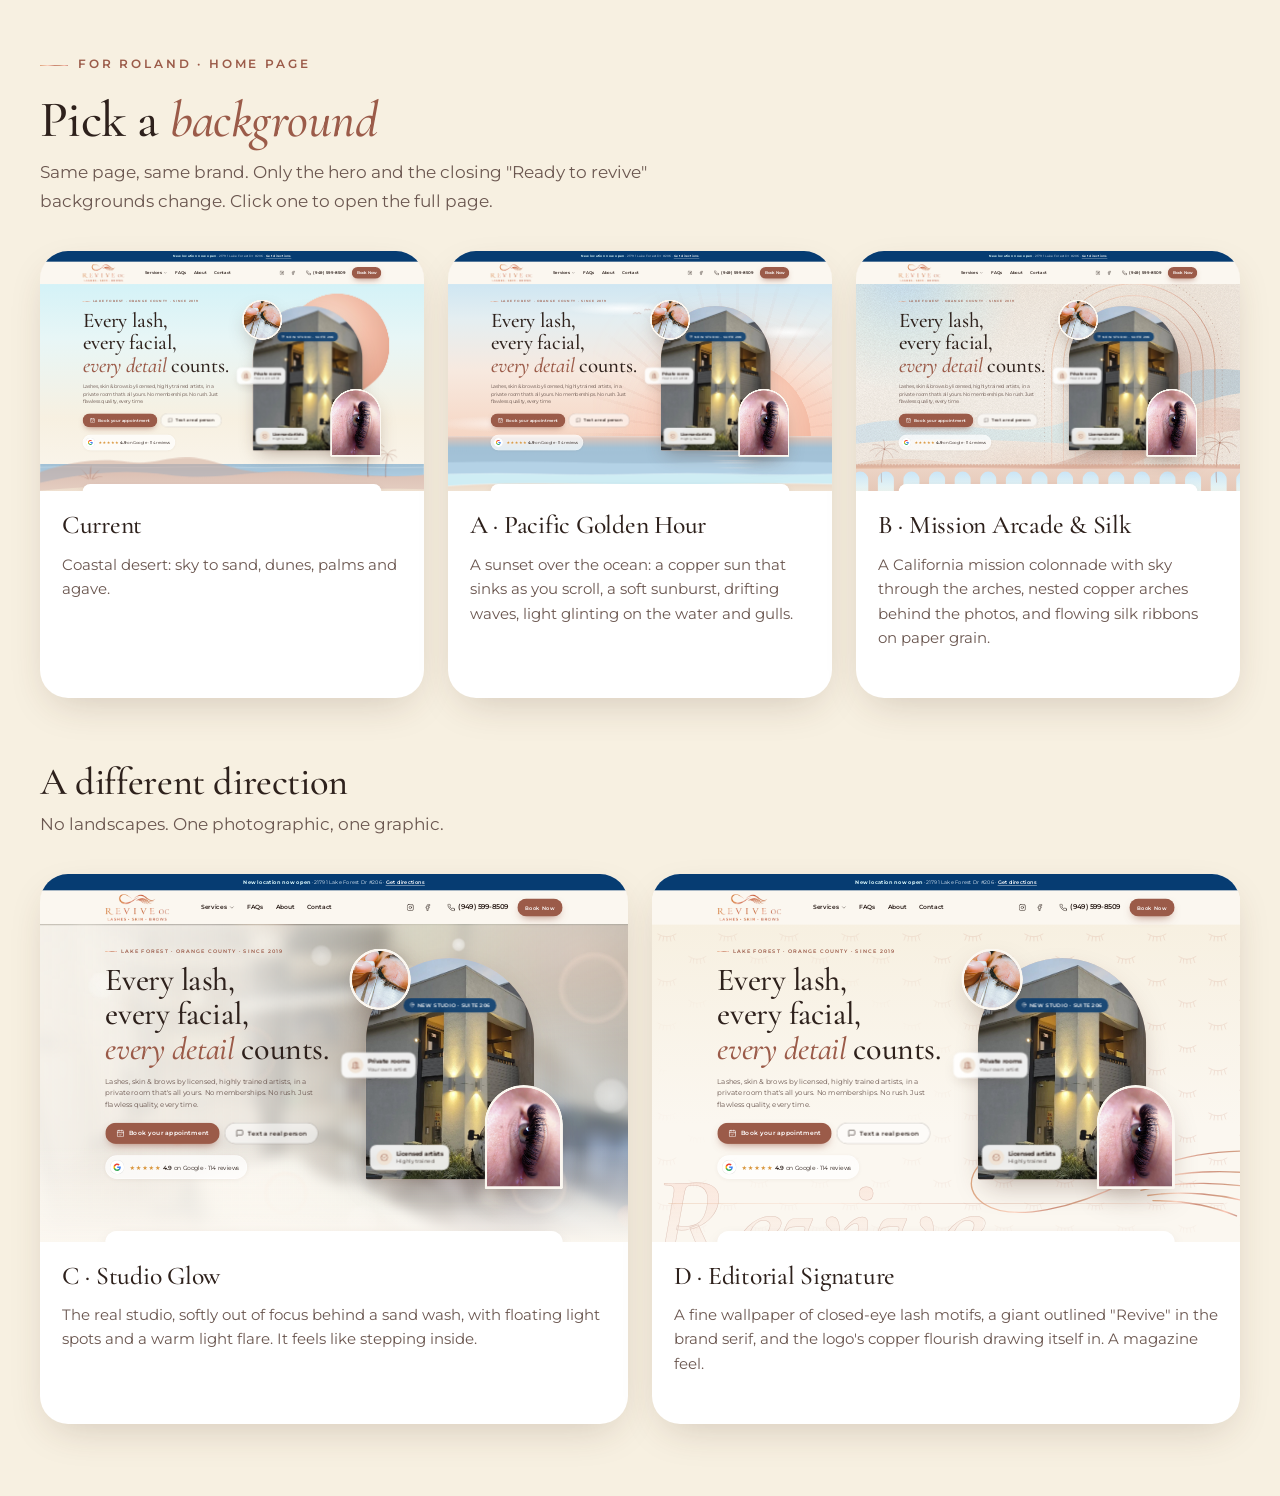
==== index.html @ ecc5c09b "Add home page background options for review Comparison page plus the current home page and four back" ====
<!doctype html>
<html lang="en">
<head>
<meta charset="utf-8">
<meta name="viewport" content="width=device-width, initial-scale=1">
<meta name="robots" content="noindex">
<title>Home Background Options</title>
<link rel="icon" href="assets/favicon.png">
<link rel="preconnect" href="https://fonts.googleapis.com">
<link rel="preconnect" href="https://fonts.gstatic.com" crossorigin>
<link href="https://fonts.googleapis.com/css2?family=Cormorant+Garamond:ital,wght@0,400;0,500;0,600;1,400;1,500&family=Montserrat:wght@400;500;600&display=swap" rel="stylesheet">
<link rel="stylesheet" href="assets/css/site.css">
<style>
  body{background:var(--sand-3)}
  .opts{padding:48px 0 72px}
  .opts h1{font-size:clamp(2.2rem,4vw,3.2rem);margin-bottom:10px}
  .grid{display:grid;grid-template-columns:repeat(3,1fr);gap:24px;margin-top:36px}
  .opt{background:#fff;border-radius:var(--r-lg);box-shadow:var(--shadow-md);overflow:hidden;text-decoration:none;display:flex;flex-direction:column;transition:transform var(--dur) var(--ease)}
  .opt:hover{transform:translateY(-4px)}
  .shot{position:relative;aspect-ratio:16/10;overflow:hidden;background:var(--sand)}
  .shot iframe{position:absolute;top:0;left:0;width:1440px;height:900px;border:0;transform-origin:0 0;pointer-events:none}
  .meta{padding:20px 22px 24px}
  .meta h2{font-size:1.6rem;margin-bottom:6px}
  .meta p{color:var(--muted);font-size:.92rem;margin:0}
  .grid-2{grid-template-columns:repeat(2,1fr)}
  .group{font-size:clamp(1.8rem,3vw,2.4rem);margin:64px 0 6px}
  @media (max-width:900px){.grid,.grid-2{grid-template-columns:1fr}}
</style>
</head>
<body>
<main class="opts wrap">
  <span class="eyebrow">For Roland · Home page</span>
  <h1>Pick a <em>background</em></h1>
  <p class="lede">Same page, same brand. Only the hero and the closing "Ready to revive" backgrounds change. Click one to open the full page.</p>
  <div class="grid">
    <a class="opt" href="current.html"><div class="shot"><iframe src="current.html" tabindex="-1" title="Current background preview"></iframe></div>
      <div class="meta"><h2>Current</h2><p>Coastal desert: sky to sand, dunes, palms and agave.</p></div></a>
    <a class="opt" href="option-a.html"><div class="shot"><iframe src="option-a.html" tabindex="-1" title="Option A preview"></iframe></div>
      <div class="meta"><h2>A · Pacific Golden Hour</h2><p>A sunset over the ocean: a copper sun that sinks as you scroll, a soft sunburst, drifting waves, light glinting on the water and gulls.</p></div></a>
    <a class="opt" href="option-b.html"><div class="shot"><iframe src="option-b.html" tabindex="-1" title="Option B preview"></iframe></div>
      <div class="meta"><h2>B · Mission Arcade &amp; Silk</h2><p>A California mission colonnade with sky through the arches, nested copper arches behind the photos, and flowing silk ribbons on paper grain.</p></div></a>
  </div>
  <h2 class="group">A different direction</h2>
  <p class="lede">No landscapes. One photographic, one graphic.</p>
  <div class="grid grid-2">
    <a class="opt" href="option-c.html"><div class="shot"><iframe src="option-c.html" tabindex="-1" title="Option C preview"></iframe></div>
      <div class="meta"><h2>C · Studio Glow</h2><p>The real studio, softly out of focus behind a sand wash, with floating light spots and a warm light flare. It feels like stepping inside.</p></div></a>
    <a class="opt" href="option-d.html"><div class="shot"><iframe src="option-d.html" tabindex="-1" title="Option D preview"></iframe></div>
      <div class="meta"><h2>D · Editorial Signature</h2><p>A fine wallpaper of closed-eye lash motifs, a giant outlined "Revive" in the brand serif, and the logo's copper flourish drawing itself in. A magazine feel.</p></div></a>
  </div>
</main>
<script>
  const fit=()=>document.querySelectorAll('.shot').forEach(s=>{const f=s.querySelector('iframe');f.style.transform=`scale(${s.clientWidth/1440})`});
  addEventListener('resize',fit);fit();
  // Thumbnails: show the hero content right away instead of waiting for its fade-in
  const reveal=f=>{try{const d=f.contentDocument;if(!d||!d.head||d.getElementById('thumb-css'))return;
    const s=d.createElement('style');s.id='thumb-css';s.textContent='.rl,.rv{opacity:1!important;transform:none!important;animation:none!important;transition:none!important}';d.head.appendChild(s)}catch(e){}};
  document.querySelectorAll('.shot iframe').forEach(f=>{f.addEventListener('load',()=>reveal(f));reveal(f)});
</script>
</body>
</html>
---- assets/css/site.css ----
:root{
  /* Brand palette (Revive OC presentation) */
  --copper:#c98673; --copper-deep:#9b5b49; --copper-darker:#8c4f3e;
  --blush:#dcc0b4; --sand:#f0e3d5; --sand-2:#ebe4d6; --sand-3:#f7f0e1; --paper:#fbf7f0;
  --sky:#d4f2f7; --sky-2:#c4e2f7; --sea:#a2c1d6; --navy:#063c72; --navy-deep:#042a52;
  --ink:#2e211c; --muted:#6b5750; --line:rgba(46,33,28,.12); --white:#fff;
  --metal:linear-gradient(120deg,#dba17a 0%,#fdd3c0 28%,#ca8772 52%,#cf987b 70%,#fac2b0 86%,#c89181 100%);
  --serif:"Cormorant Garamond",Georgia,serif; --sans:"Montserrat",system-ui,sans-serif;
  --r-sm:10px; --r-md:18px; --r-lg:28px; --arch:999px 999px 24px 24px;
  --shadow-sm:0 2px 10px rgba(78,45,32,.06); --shadow-md:0 14px 40px -12px rgba(78,45,32,.22); --shadow-lg:0 30px 70px -20px rgba(78,45,32,.35);
  --ease:cubic-bezier(.22,.8,.24,1); --dur:.35s;
  --wrap:1200px; --gutter:clamp(16px,4vw,40px);
}
*,*::before,*::after{box-sizing:border-box}
html{scroll-behavior:smooth;scroll-padding-top:96px;-webkit-text-size-adjust:100%}
body{margin:0;background:var(--paper);color:var(--ink);font-family:var(--sans);font-size:16px;line-height:1.65;overflow-x:hidden}
img{max-width:100%;display:block}
a{color:inherit}
button{font:inherit;color:inherit;cursor:pointer}
:focus-visible{outline:3px solid var(--navy);outline-offset:3px;border-radius:6px}
.wrap{max-width:var(--wrap);margin:0 auto;padding:0 var(--gutter)}
.sr-only{position:absolute;width:1px;height:1px;padding:0;margin:-1px;overflow:hidden;clip:rect(0,0,0,0);border:0}
.skip{position:absolute;left:12px;top:-60px;background:var(--navy);color:#fff;padding:10px 16px;border-radius:8px;z-index:1000;text-decoration:none}
.skip:focus{top:12px}
.ico{width:20px;height:20px;flex:none;stroke:currentColor;fill:none;stroke-width:1.7;stroke-linecap:round;stroke-linejoin:round}

/* Type */
h1,h2,h3{font-family:var(--serif);font-weight:500;line-height:1.08;margin:0;letter-spacing:-.01em;text-wrap:balance}
h1{font-size:clamp(2.6rem,6.2vw,4.9rem)}
h2{font-size:clamp(2.1rem,4.4vw,3.4rem)}
h3{font-size:1.6rem}
em{font-style:italic;color:var(--copper-deep)}
p{margin:0 0 1em}
.eyebrow{display:inline-flex;align-items:center;gap:10px;font-size:.74rem;font-weight:600;letter-spacing:.24em;text-transform:uppercase;color:var(--copper-deep);margin-bottom:18px}
.eyebrow::before{content:"";width:28px;height:1.5px;background:var(--metal)}
.lede{font-size:1.08rem;color:var(--muted);max-width:56ch}
.sec{padding:clamp(72px,10vw,128px) 0;position:relative}
.sec-head{max-width:720px;margin-bottom:clamp(36px,5vw,56px)}
.sec-head.center{margin-left:auto;margin-right:auto;text-align:center}
.sec-head.center .eyebrow::after{content:"";width:28px;height:1.5px;background:var(--metal)}

/* Buttons */
.btn{display:inline-flex;align-items:center;justify-content:center;gap:10px;min-height:52px;padding:0 26px;border-radius:999px;border:1.5px solid transparent;font-weight:600;font-size:.92rem;letter-spacing:.04em;text-decoration:none;transition:transform var(--dur) var(--ease),background-color var(--dur),box-shadow var(--dur),color var(--dur),border-color var(--dur);touch-action:manipulation;white-space:nowrap}
.btn:active{transform:scale(.97)}
.btn-primary{background:var(--copper-deep);color:#fff;box-shadow:0 10px 24px -10px rgba(155,91,73,.8)}
.btn-primary:hover{background:var(--copper-darker);transform:translateY(-2px);box-shadow:0 16px 30px -12px rgba(155,91,73,.9)}
.btn-ghost{border-color:rgba(46,33,28,.25);background:rgba(255,255,255,.55);backdrop-filter:blur(6px)}
.btn-ghost:hover{border-color:var(--copper-deep);color:var(--copper-deep);transform:translateY(-2px)}
.btn-light{background:#fff;color:var(--navy)}
.btn-light:hover{background:var(--sky);transform:translateY(-2px)}
.btn-outline-light{border-color:rgba(255,255,255,.5);color:#fff}
.btn-outline-light:hover{background:rgba(255,255,255,.12);border-color:#fff}
.btn-sm{min-height:44px;padding:0 18px;font-size:.84rem}

/* Scroll progress */
.progress{position:fixed;inset:0 0 auto 0;height:3px;background:var(--metal);transform-origin:0 50%;transform:scaleX(0);z-index:200}

/* Announcement */
.announce{background:var(--navy);color:#e8f3fb;font-size:.82rem;text-align:center;padding:9px var(--gutter);position:relative}
.announce a{color:#fff;font-weight:600;text-underline-offset:3px}
.announce strong{color:var(--sky)}
.announce .sep{opacity:.5;margin:0 10px}

/* Header */
.hdr{position:sticky;top:0;z-index:100;transition:background-color .3s,box-shadow .3s,backdrop-filter .3s}
.hdr.scrolled{background:rgba(251,247,240,.86);backdrop-filter:saturate(1.4) blur(14px);-webkit-backdrop-filter:saturate(1.4) blur(14px);box-shadow:0 1px 0 var(--line)}
.hdr-in{display:flex;align-items:center;gap:24px;height:84px;transition:height .3s}
.hdr.scrolled .hdr-in{height:70px}
.logo{display:block;flex:none}
.logo img{height:52px;width:auto;transition:height .3s}
.hdr.scrolled .logo img{height:44px}
.hdr-cta{display:flex;align-items:center;gap:10px;margin-left:auto}
.hdr-phone{display:inline-flex;align-items:center;gap:8px;font-size:.86rem;font-weight:600;text-decoration:none;padding:10px 12px;border-radius:999px}
.hdr-phone:hover{color:var(--copper-deep)}

/* Hero */
.hero{position:relative;overflow:hidden;padding:clamp(24px,4vw,48px) 0 0;background:linear-gradient(180deg,var(--sky) 0%,#e8f6f6 26%,var(--sand-3) 62%,var(--paper) 100%)}
.hero-grid{display:grid;grid-template-columns:1.05fr .95fr;gap:clamp(24px,5vw,64px);align-items:center;position:relative;z-index:3;padding-bottom:clamp(120px,14vw,190px)}
.hero h1 .line{display:block}
.hero .lede{margin:22px 0 30px}
.hero-ctas{display:flex;flex-wrap:wrap;gap:12px}
.rating-chip{display:inline-flex;align-items:center;gap:12px;margin-top:28px;padding:10px 18px 10px 10px;border-radius:999px;background:rgba(255,255,255,.7);border:1px solid rgba(255,255,255,.9);box-shadow:var(--shadow-sm);text-decoration:none;font-size:.88rem;transition:transform .3s var(--ease),box-shadow .3s}
.rating-chip:hover{transform:translateY(-2px);box-shadow:var(--shadow-md)}
.g-badge{width:36px;height:36px;border-radius:50%;background:#fff;display:grid;place-items:center;box-shadow:inset 0 0 0 1px var(--line)}
.stars{color:#d9963c;letter-spacing:2px;font-size:.95rem}
.rating-chip b{font-weight:600}
.hero-art{position:relative;aspect-ratio:4/4.6;max-width:520px;justify-self:center;width:100%}
.sun{position:absolute;width:78%;aspect-ratio:1;border-radius:50%;top:-2%;right:-6%;background:radial-gradient(circle at 40% 35%,#fde3d3 0%,#f3b9a2 45%,#e3a088 75%,rgba(227,160,136,.0) 76%);filter:saturate(1.05);opacity:.9}
.arch{position:absolute;overflow:hidden;border-radius:var(--arch);box-shadow:var(--shadow-lg);background:var(--blush)}
.arch img{width:100%;height:100%;object-fit:cover}
.arch-main{inset:6% 14% 0 4%}
.arch-main img{object-position:22% 50%}
.arch-mini{width:38%;aspect-ratio:3/4;right:0;bottom:-4%;border:6px solid var(--paper)}
.arch-mini img{object-position:55% 40%}
.arch-dot{width:30%;aspect-ratio:1;border-radius:50%;left:-4%;top:2%;border:6px solid var(--paper);z-index:1}
.arch-dot img{object-position:45% 50%}
.arch-pill{position:absolute;left:50%;top:18%;transform:translateX(-50%);display:inline-flex;align-items:center;gap:6px;white-space:nowrap;background:rgba(6,60,114,.86);color:#fff;font-size:.72rem;font-weight:600;letter-spacing:.1em;text-transform:uppercase;padding:8px 14px;border-radius:999px;backdrop-filter:blur(6px)}
.arch-pill .ico{width:14px;height:14px}
.float{position:absolute;display:flex;align-items:center;gap:10px;padding:12px 16px;border-radius:16px;background:rgba(255,255,255,.88);backdrop-filter:blur(10px);-webkit-backdrop-filter:blur(10px);box-shadow:var(--shadow-md);font-size:.82rem;line-height:1.3;z-index:2}
.float b{display:block;font-size:.9rem}
.float .ic{width:38px;height:38px;border-radius:50%;background:var(--sand);display:grid;place-items:center;color:var(--copper-deep);flex:none}
.float-1{left:-8%;top:46%;animation:bob 6s ease-in-out infinite}
.float-2{left:6%;bottom:4%;animation:bob 7s ease-in-out -2s infinite}
@keyframes bob{50%{transform:translateY(-10px)}}
.landscape{position:absolute;left:0;right:0;bottom:-1px;z-index:1;pointer-events:none}
.landscape svg{display:block;width:100%;height:auto}
.layer{will-change:transform}

/* Proof strip */
.proof{position:relative;z-index:4;margin-top:-64px}
.proof-card{background:#fff;border-radius:var(--r-lg);box-shadow:var(--shadow-md);display:grid;grid-template-columns:repeat(5,1fr);overflow:hidden}
.stat{padding:26px 20px;text-align:center;position:relative}
.stat+.stat::before{content:"";position:absolute;left:0;top:24%;bottom:24%;width:1px;background:var(--line)}
.stat .num{font-family:var(--serif);font-size:clamp(2rem,3.4vw,2.8rem);line-height:1;color:var(--copper-deep);font-weight:500;font-variant-numeric:tabular-nums}
.stat .num .ico{width:28px;height:28px;stroke-width:1.4}
.stat .lbl{font-size:.8rem;font-weight:500;color:var(--muted);margin-top:8px;letter-spacing:.02em}
a.stat{text-decoration:none;transition:background-color .25s}
a.stat:hover{background:var(--sand-3)}

/* Services */
.services{background:var(--paper)}
.stat .num,.g-card .big,.prices b,.stamp>div,.step .n{font-family:var(--sans);font-weight:500;letter-spacing:-.02em;font-variant-numeric:lining-nums tabular-nums}
.stat .num{font-size:clamp(1.7rem,2.8vw,2.3rem)}
.g-card .big{font-size:2.5rem}
.stamp>div{font-size:1.15rem}
@keyframes pop{from{opacity:0;transform:translateY(14px) scale(.98)}}

/* Services showcase */
.svc-more{margin-top:40px;text-align:center;color:var(--muted);font-size:.95rem}
.svc-more a{color:var(--copper-deep);font-weight:600}
.bi{display:inline-block;width:30px;height:20px;background:var(--copper-deep);-webkit-mask:var(--m) center/contain no-repeat;mask:var(--m) center/contain no-repeat}
.bi-eye{--m:url(../icons/eye.png)} .bi-brow{--m:url(../icons/brow.png)} .bi-lips{--m:url(../icons/lips.png)} .bi-face{--m:url(../icons/face.png)}
.sc-head{display:grid;grid-template-columns:1.1fr .9fr;gap:40px;align-items:end;margin-bottom:clamp(36px,5vw,60px)}
.sc-head .lede{margin:0}
.sc-hint{display:block;margin-top:10px;font-size:.74rem;font-weight:600;letter-spacing:.16em;text-transform:uppercase;color:var(--copper-deep)}
.showcase{display:grid;grid-template-columns:1fr 1.08fr;gap:clamp(32px,5vw,72px);align-items:start}
.sc-group+.sc-group{margin-top:26px}
.sc-gh{display:flex;align-items:center;gap:10px;font-family:var(--sans);font-size:.72rem;font-weight:600;letter-spacing:.22em;text-transform:uppercase;color:var(--muted);padding-bottom:10px;border-bottom:1px solid var(--line)}
.sc-gh .bi{width:26px;height:16px}
.sc-item{border-bottom:1px solid var(--line);position:relative}
.sc-item::before{content:"";position:absolute;left:0;bottom:-1px;height:1.5px;width:100%;background:var(--metal);transform:scaleX(0);transform-origin:0 50%;transition:transform .6s var(--ease)}
.sc-item.active::before{transform:scaleX(1)}
.sc-btn{width:100%;display:grid;grid-template-columns:44px 1fr auto;align-items:center;gap:8px;padding:15px 4px;background:none;border:0;text-align:left;color:var(--ink)}
.sc-n{font-size:.74rem;font-weight:600;letter-spacing:.08em;color:var(--muted);font-variant-numeric:tabular-nums;transition:color .3s}
.sc-name{font-family:var(--serif);font-size:clamp(1.45rem,2.2vw,1.9rem);line-height:1.15;transition:transform .45s var(--ease),color .3s}
.sc-arr{opacity:0;transform:translateX(-10px);transition:opacity .3s,transform .45s var(--ease);color:var(--copper-deep)}
.sc-btn:hover .sc-name,.sc-item.active .sc-name{transform:translateX(10px);color:var(--copper-deep)}
.sc-item.active .sc-name{font-style:italic}
.sc-btn:hover .sc-arr,.sc-item.active .sc-arr{opacity:1;transform:none}
.sc-item.active .sc-n{color:var(--copper-deep)}
.sc-detail{display:grid;grid-template-rows:0fr;transition:grid-template-rows .45s var(--ease)}
.sc-detail-in{overflow:hidden}
.sc-stage{position:sticky;top:96px}
.sc-frame{position:relative;aspect-ratio:4/5;max-height:calc(100vh - 130px);margin-left:auto;border-radius:240px 240px var(--r-lg) var(--r-lg);overflow:hidden;background:var(--blush);box-shadow:var(--shadow-lg);isolation:isolate}
.sc-frame>img{position:absolute;inset:-4%;width:108%;height:108%;max-width:none;object-fit:cover;opacity:0;transform:scale(1.08) translate3d(var(--mx,0),var(--my,0),0);transition:opacity .7s var(--ease),transform 1.6s var(--ease)}
.sc-frame>img.on{opacity:1;transform:scale(1) translate3d(var(--mx,0),var(--my,0),0)}
.sc-shade{position:absolute;inset:0;background:linear-gradient(180deg,rgba(20,14,12,0) 35%,rgba(20,14,12,.25) 55%,rgba(20,14,12,.82) 100%);pointer-events:none}
.sc-count{position:absolute;top:14%;right:11%;font-size:.78rem;letter-spacing:.14em;color:#fff;background:rgba(20,14,12,.28);backdrop-filter:blur(8px);-webkit-backdrop-filter:blur(8px);padding:6px 12px;border-radius:999px;font-variant-numeric:tabular-nums}
.sc-count b{font-weight:600}
.sc-cap{position:absolute;left:0;right:0;bottom:0;padding:clamp(22px,3vw,36px);color:#fff}
.sc-cap>*{transition:opacity .3s,transform .5s var(--ease)}
.sc-cap.swap>*{opacity:0;transform:translateY(12px)}
.sc-cat{font-size:.72rem;font-weight:600;letter-spacing:.22em;text-transform:uppercase;color:var(--blush)}
.sc-cap h3{font-size:clamp(2rem,3.2vw,2.8rem);color:#fff;margin:8px 0 10px}
.sc-cap p{color:rgba(255,255,255,.9);font-size:.95rem;max-width:44ch;margin-bottom:16px}
.sc-chips{display:flex;flex-wrap:wrap;gap:8px;margin-bottom:18px}
.sc-chips span{font-size:.76rem;font-weight:500;padding:6px 12px;border-radius:999px;background:var(--sand-3);color:var(--ink)}
.sc-chips.light span{background:rgba(255,255,255,.16);color:#fff;border:1px solid rgba(255,255,255,.3);backdrop-filter:blur(6px)}
.sc-actions{display:flex;gap:10px;flex-wrap:wrap}
.sc-mimg,.sc-desc,.sc-link,.sc-detail .sc-chips{display:none}
@media (max-width:900px){
  .sc-head{grid-template-columns:1fr;gap:16px}
  .showcase{grid-template-columns:1fr}
  .sc-stage{display:none}
  .sc-mimg{display:block;width:100%;height:auto;aspect-ratio:16/10;object-fit:cover;border-radius:var(--r-md);margin:2px 0 14px}
  .sc-desc{display:block;color:var(--muted);font-size:.95rem;margin-bottom:12px}
  .sc-detail .sc-chips{display:flex}
  .sc-link{display:inline-flex;align-items:center;gap:6px;font-weight:600;color:var(--copper-deep);text-decoration:none;min-height:44px;margin-bottom:10px}
  .sc-item.active .sc-detail{grid-template-rows:1fr}
}

/* Lash studio picker */
.picker{background:linear-gradient(180deg,var(--sand-3),var(--sand));overflow:hidden}
.picker-grid{display:grid;grid-template-columns:1fr 1fr;gap:clamp(32px,6vw,80px);align-items:center}
.eye-stage{position:relative;background:linear-gradient(180deg,#fff 0%,#fdf8f3 60%,var(--sand-3) 100%);border-radius:var(--arch);aspect-ratio:1/1.08;max-width:500px;width:100%;justify-self:center;display:grid;place-items:center;box-shadow:var(--shadow-md);overflow:hidden}
.eye-stage::before{content:"";position:absolute;width:64%;aspect-ratio:1;border-radius:50%;top:12%;left:18%;background:radial-gradient(circle at 40% 35%,#fdebe0,#f6cdb9 60%,rgba(246,205,185,0) 72%);opacity:.75}
.eye-stage::after{content:"";position:absolute;left:0;right:0;bottom:0;height:22%;background:linear-gradient(180deg,rgba(162,193,214,0),rgba(162,193,214,.35))}
.eye-stage svg{width:86%;height:auto;overflow:visible;position:relative;z-index:1;margin-top:6%}
.eye-stage .lid{fill:none;stroke:var(--ink);stroke-width:4;stroke-linecap:round}
.eye-stage .brow{fill:none;stroke:var(--ink);stroke-width:5;stroke-linecap:round;opacity:.85}
.lash{fill:none;stroke:var(--ink);stroke-linecap:round;stroke-dasharray:var(--len);stroke-dashoffset:var(--len);animation:draw .6s var(--ease) forwards}
@keyframes draw{to{stroke-dashoffset:0}}
.style-tabs{display:grid;grid-template-columns:repeat(3,1fr);gap:8px;background:rgba(255,255,255,.6);border:1px solid rgba(255,255,255,.9);padding:6px;border-radius:999px;margin:8px 0 28px;max-width:460px}
.style-tab{min-height:48px;border:0;border-radius:999px;background:transparent;font-weight:600;font-size:.88rem;letter-spacing:.03em;transition:background-color .3s,color .3s,box-shadow .3s}
.style-tab[aria-selected="true"]{background:var(--copper-deep);color:#fff;box-shadow:0 8px 18px -8px rgba(155,91,73,.8)}
.style-panel{min-height:230px}
.style-panel h3{font-size:2.3rem;display:flex;align-items:baseline;gap:14px;flex-wrap:wrap}
.style-panel .price{font-family:var(--sans);font-size:1rem;font-weight:600;color:var(--copper-deep);background:#fff;padding:4px 12px;border-radius:999px}
.style-panel p{color:var(--muted);margin:14px 0 18px;max-width:46ch}
.meta{display:flex;flex-wrap:wrap;gap:8px 18px;font-size:.85rem;color:var(--ink);margin-bottom:24px}
.meta span{display:inline-flex;align-items:center;gap:8px}
.meta .ico{color:var(--copper-deep);width:18px;height:18px}
.meter{display:flex;gap:4px;margin-left:2px}
.meter i{width:16px;height:6px;border-radius:3px;background:rgba(155,91,73,.18)}
.meter i.on{background:var(--copper-deep)}
.fine{font-size:.78rem;color:var(--muted);margin-top:16px}

/* Private room */
.private{background:var(--paper)}
.private-grid{display:grid;grid-template-columns:.9fr 1.1fr;gap:clamp(32px,6vw,80px);align-items:start}
.private-media{position:sticky;top:110px}
.private-media .arch{position:relative;aspect-ratio:4/5;border-radius:var(--arch)}
.private-media .stamp{position:absolute;right:-18px;bottom:40px;width:130px;height:130px;border-radius:50%;background:var(--navy);color:#fff;display:grid;place-items:center;text-align:center;font-family:var(--serif);font-size:1.15rem;line-height:1.1;box-shadow:var(--shadow-md)}
.private-media .stamp span{display:block;font-family:var(--sans);font-size:.62rem;letter-spacing:.2em;text-transform:uppercase;opacity:.8;margin-top:4px}
.private-media .stamp svg{position:absolute;inset:0;animation:spin 24s linear infinite}
@keyframes spin{to{transform:rotate(360deg)}}
.perks{display:grid;grid-template-columns:1fr 1fr;gap:16px;margin-top:32px}
.perk{background:#fff;border-radius:var(--r-md);padding:22px;border:1px solid var(--line);transition:border-color .3s,transform .3s var(--ease),box-shadow .3s}
.perk:hover{border-color:var(--copper);transform:translateY(-3px);box-shadow:var(--shadow-sm)}
.perk .ic{width:44px;height:44px;border-radius:12px;background:var(--sky);color:var(--navy);display:grid;place-items:center;margin-bottom:14px}
.perk h3{font-family:var(--sans);font-size:1rem;font-weight:600;margin-bottom:6px;letter-spacing:0}
.perk p{font-size:.9rem;color:var(--muted);margin:0}
.quote-line{margin-top:28px;padding:22px 24px;border-left:3px solid var(--copper);background:var(--sand-3);border-radius:0 var(--r-sm) var(--r-sm) 0;font-family:var(--serif);font-size:1.35rem;font-style:italic;line-height:1.4}

/* Steps */
.steps{background:var(--navy);color:#eaf4fb;overflow:hidden}
.steps .eyebrow{color:var(--sky-2)}
.steps h2{color:#fff}
.steps h2 em{color:var(--blush)}
.steps .lede{color:#c9dcec}
.step-list{display:grid;grid-template-columns:repeat(3,1fr);gap:28px;position:relative;margin-top:16px;counter-reset:s}
.step-track{position:absolute;top:32px;left:8%;right:8%;height:2px;background:rgba(255,255,255,.14)}
.step-track i{display:block;height:100%;background:var(--metal);transform-origin:0 50%;transform:scaleX(var(--p,0));transition:transform .2s linear}
.step{position:relative;text-align:center;padding:0 10px}
.step .n{width:64px;height:64px;margin:0 auto 22px;border-radius:50%;display:grid;place-items:center;background:var(--navy);border:1.5px solid rgba(255,255,255,.3);font-family:var(--serif);font-size:1.7rem;color:#fff;position:relative;z-index:1;transition:background-color .4s,border-color .4s}
.step.lit .n{background:var(--copper-deep);border-color:var(--copper)}
.step h3{color:#fff;font-size:1.65rem;margin-bottom:10px}
.step p{color:#c9dcec;font-size:.95rem;max-width:32ch;margin:0 auto}
.steps .wave{position:absolute;left:0;right:0;bottom:-1px;opacity:.12}

/* Reviews */
.reviews{background:linear-gradient(180deg,var(--paper),var(--sand-3))}
.rev-top{display:flex;align-items:flex-end;justify-content:space-between;gap:28px;flex-wrap:wrap;margin-bottom:36px}
.g-card{display:flex;align-items:center;gap:18px;background:#fff;border-radius:var(--r-md);padding:18px 22px;box-shadow:var(--shadow-sm);text-decoration:none;transition:box-shadow .3s,transform .3s var(--ease)}
.g-card:hover{box-shadow:var(--shadow-md);transform:translateY(-2px)}
.g-card .big{font-family:var(--serif);font-size:3rem;line-height:1;color:var(--ink)}
.g-card small{display:block;color:var(--muted);font-size:.8rem}
.g-card .link{display:inline-flex;align-items:center;gap:6px;color:var(--copper-deep);font-weight:600;font-size:.84rem;margin-top:4px}
.rev-track{display:grid;grid-auto-flow:column;grid-auto-columns:calc((100% - 44px)/3);gap:22px;overflow-x:auto;scroll-snap-type:x mandatory;scrollbar-width:none;padding:6px 2px 24px;overscroll-behavior-x:contain}
.rev-track::-webkit-scrollbar{display:none}
.rev{scroll-snap-align:start;background:#fff;border-radius:var(--r-md);padding:28px 26px;box-shadow:var(--shadow-sm);display:flex;flex-direction:column;position:relative}
.rev::before{content:"\201C";position:absolute;right:22px;top:4px;font-family:var(--serif);font-size:5rem;color:var(--blush);line-height:1}
.rev blockquote{margin:14px 0 22px;font-family:var(--serif);font-size:1.32rem;line-height:1.4}
.rev footer{margin-top:auto;display:flex;align-items:center;gap:12px;font-size:.85rem}
.avatar{width:42px;height:42px;border-radius:50%;background:var(--metal);color:#fff;display:grid;place-items:center;font-weight:600;font-size:.9rem;flex:none}
.rev footer small{display:block;color:var(--muted);font-size:.76rem}
.rev-ctrl{display:flex;align-items:center;gap:10px;justify-content:flex-end}
.rev-ctrl button{width:48px;height:48px;border-radius:50%;border:1.5px solid var(--line);background:#fff;display:grid;place-items:center;transition:all .25s}
.rev-ctrl button:hover:not(:disabled){border-color:var(--copper-deep);color:var(--copper-deep)}
.rev-ctrl button:disabled{opacity:.4;cursor:default}
.rev-status{font-size:.82rem;color:var(--muted);margin-right:auto}

/* Offer */

/* FAQ */
.faq{background:var(--paper)}
.faq-grid{display:grid;grid-template-columns:.8fr 1.2fr;gap:clamp(32px,6vw,80px);align-items:start}
.faq-aside{position:sticky;top:110px}
.faq-aside .help{margin-top:28px;background:var(--sky);border-radius:var(--r-md);padding:24px}
.faq-aside .help h3{font-family:var(--sans);font-size:1rem;font-weight:600;margin-bottom:6px}
.faq-aside .help p{font-size:.92rem;color:#2c4f6d}
.faq-aside .help .row{display:flex;gap:10px;flex-wrap:wrap}
details.qa{border-bottom:1px solid var(--line)}
details.qa summary{list-style:none;display:flex;align-items:center;justify-content:space-between;gap:20px;padding:22px 0;cursor:pointer;font-family:var(--serif);font-size:1.38rem;font-weight:500;line-height:1.3}
details.qa summary::-webkit-details-marker{display:none}
details.qa summary:hover{color:var(--copper-deep)}
.pm{width:36px;height:36px;border-radius:50%;border:1.5px solid var(--line);flex:none;position:relative;transition:transform .35s var(--ease),background-color .3s,border-color .3s}
.pm::before,.pm::after{content:"";position:absolute;left:50%;top:50%;width:12px;height:1.5px;background:currentColor;transform:translate(-50%,-50%)}
.pm::after{transform:translate(-50%,-50%) rotate(90deg);transition:transform .35s var(--ease)}
details.qa[open] .pm{background:var(--copper-deep);border-color:var(--copper-deep);color:#fff;transform:rotate(180deg)}
details.qa[open] .pm::after{transform:translate(-50%,-50%) rotate(0)}
.qa-body{overflow:hidden}
.qa-body p{color:var(--muted);padding:0 56px 22px 0;margin:0}

/* Visit */
.visit{background:var(--sand-3)}
.visit-grid{display:grid;grid-template-columns:1.1fr .9fr;gap:24px}
.visit-photo{position:relative;border-radius:var(--r-lg);overflow:hidden;min-height:420px;box-shadow:var(--shadow-md)}
.visit-photo img{position:absolute;inset:0;width:100%;height:100%;object-fit:cover}
.visit-photo .cap{position:absolute;left:20px;bottom:20px;right:20px;background:rgba(255,255,255,.92);backdrop-filter:blur(8px);border-radius:var(--r-md);padding:18px 20px;display:flex;align-items:center;justify-content:space-between;gap:16px;flex-wrap:wrap}
.visit-photo .cap b{display:block;font-family:var(--serif);font-size:1.4rem;font-weight:500}
.visit-photo .cap span{font-size:.9rem;color:var(--muted)}
.new-pill{position:absolute;left:20px;top:20px;background:var(--navy);color:#fff;border-radius:999px;padding:7px 14px;font-size:.74rem;font-weight:600;letter-spacing:.12em;text-transform:uppercase}
.visit-info{background:#fff;border-radius:var(--r-lg);padding:clamp(24px,3vw,36px);box-shadow:var(--shadow-sm)}
.open-badge{display:inline-flex;align-items:center;gap:8px;font-size:.82rem;font-weight:600;padding:7px 14px;border-radius:999px;background:var(--sand);margin-bottom:18px}
.open-badge i{width:8px;height:8px;border-radius:50%;background:#9a8a82}
.open-badge.is-open{background:#e3f4ea;color:#1d5b38}
.open-badge.is-open i{background:#2f9a5d;box-shadow:0 0 0 0 rgba(47,154,93,.5);animation:ping 2s infinite}
@keyframes ping{70%{box-shadow:0 0 0 8px rgba(47,154,93,0)}100%{box-shadow:0 0 0 0 rgba(47,154,93,0)}}
.hours{width:100%;border-collapse:collapse;font-size:.92rem;margin-bottom:22px}
.hours td{padding:9px 0;border-bottom:1px dashed var(--line)}
.hours td:last-child{text-align:right;font-variant-numeric:tabular-nums}
.hours tr.today td{font-weight:600;color:var(--copper-deep)}
.contact-list{display:grid;gap:10px;margin-bottom:22px}
.contact-list a{display:flex;align-items:center;gap:12px;text-decoration:none;font-weight:500;padding:10px 0}
.contact-list a:hover{color:var(--copper-deep)}
.contact-list .ic{width:40px;height:40px;border-radius:50%;background:var(--sand-3);display:grid;place-items:center;color:var(--copper-deep);flex:none}
.areas{display:flex;flex-wrap:wrap;gap:8px;margin-top:6px}
.areas span{font-size:.78rem;padding:6px 12px;border-radius:999px;background:var(--sky);color:var(--navy);font-weight:500}

/* Final CTA */
.final{position:relative;overflow:hidden;background:linear-gradient(180deg,var(--sand-3) 0%,#f6d9c8 55%,#eab49c 100%);padding:clamp(80px,11vw,140px) 0 0;text-align:center}
.final h2{font-size:clamp(2.4rem,5.4vw,4.2rem);max-width:16ch;margin:0 auto 18px}
.final .lede{margin:0 auto 32px}
.final .row{display:flex;flex-wrap:wrap;gap:12px;justify-content:center;position:relative;z-index:2}
.final .landscape{position:relative;margin-top:clamp(40px,6vw,70px)}

/* Footer */
.ftr{background:var(--navy);color:#cfe0ee;padding:64px 0 32px;font-size:.92rem}
.ftr-grid{display:grid;grid-template-columns:1.3fr 1fr 1fr 1fr;gap:36px}
.ftr .logo img{height:64px;filter:brightness(0) invert(1);opacity:.95}
.ftr h3{font-family:var(--sans);font-size:.74rem;letter-spacing:.2em;text-transform:uppercase;color:var(--sky-2);margin-bottom:16px;font-weight:600}
.ftr ul{list-style:none;margin:0;padding:0;display:grid;gap:8px}
.ftr a{text-decoration:none;color:#e6f0f8}
.ftr a:hover{color:#fff;text-decoration:underline;text-underline-offset:3px}
.social{display:flex;gap:10px;margin-top:20px}
.social a{width:44px;height:44px;border-radius:50%;border:1px solid rgba(255,255,255,.25);display:grid;place-items:center;transition:background-color .25s,border-color .25s}
.social a:hover{background:rgba(255,255,255,.12);border-color:#fff;text-decoration:none}
.ftr-bottom{margin-top:48px;padding-top:24px;border-top:1px solid rgba(255,255,255,.14);display:flex;justify-content:space-between;gap:16px;flex-wrap:wrap;font-size:.8rem;color:#a9c3da}

/* Mobile action bar */
.mbar{position:fixed;left:12px;right:12px;bottom:12px;z-index:150;display:none;grid-template-columns:1fr 1fr 1.4fr;gap:8px;padding:8px;border-radius:20px;background:rgba(255,255,255,.94);backdrop-filter:blur(14px);-webkit-backdrop-filter:blur(14px);box-shadow:0 12px 40px -10px rgba(46,33,28,.4);transform:translateY(140%);transition:transform .45s var(--ease)}
.mbar.show{transform:none}
.mbar a{min-height:48px;display:flex;align-items:center;justify-content:center;gap:8px;border-radius:14px;text-decoration:none;font-weight:600;font-size:.86rem;background:var(--sand-3)}
.mbar a.primary{background:var(--copper-deep);color:#fff}

/* Reveal */
.rv{opacity:0;transform:translateY(26px);transition:opacity .8s var(--ease),transform .8s var(--ease)}
.rv.in{opacity:1;transform:none}
.rl{animation:rise .9s var(--ease) both}.rl.d1{animation-delay:.1s}.rl.d2{animation-delay:.2s}.rl.d3{animation-delay:.3s}.rl.d4{animation-delay:.4s}
@keyframes rise{from{opacity:0;transform:translateY(24px)}}
.rv.d1{transition-delay:.08s}.rv.d2{transition-delay:.16s}.rv.d3{transition-delay:.24s}.rv.d4{transition-delay:.32s}

/* Responsive */
@media (max-width:1080px){
  .hdr-phone span{display:none}
  .proof-card{grid-template-columns:repeat(3,1fr)}
  .stat:nth-child(4)::before{display:none}
  .stat:nth-child(n+4){border-top:1px solid var(--line)}
  .rev-track{grid-auto-columns:calc((100% - 22px)/2)}
  .ftr-grid{grid-template-columns:1fr 1fr}
}
@media (max-width:860px){
  .hero-grid,.picker-grid,.private-grid,.faq-grid,.visit-grid{grid-template-columns:1fr}
  .hero-grid{padding-bottom:130px}
  .hero-art{max-width:400px}
  .float-1{left:-2%}
  .private-media,.faq-aside{position:relative;top:0}
  .private-media{max-width:440px}
  .step-list{grid-template-columns:1fr;gap:36px}
  .step-track{display:none}
  .picker-copy{display:contents}
  .picker-head{order:1}.style-tabs{order:2;margin:0 auto 4px;width:100%}.eye-stage{order:3;max-width:340px;margin:0 auto}.style-panel{order:4}
}
@media (max-width:767px){
  body{padding-bottom:84px}
  .mbar{display:grid}
  .hdr-cta .btn{min-height:44px;padding:0 16px}
  .logo img{height:44px}
  .announce .sep,.announce .promo{display:none}
  .proof-card{grid-template-columns:1fr 1fr}
  .stat:nth-child(n){border-top:0}
  .stat:nth-child(n+3){border-top:1px solid var(--line)}
  .stat::before{display:none}
  .stat:nth-child(even)::before{display:block}
  .stat:last-child{grid-column:1/-1}
  .stat:last-child::before{display:none}
  .perks{grid-template-columns:1fr}
  .rev-track{grid-auto-columns:88%}
  .rev-top{align-items:flex-start}
  .ftr-grid{grid-template-columns:1fr}
  .qa-body p{padding-right:0}
  .hero-ctas .btn{flex:1 1 100%}
  .private-media .stamp{right:6px;width:110px;height:110px;font-size:1rem}
}
@media (prefers-reduced-motion:reduce){
  html{scroll-behavior:auto}
  *,*::before,*::after{animation-duration:.01ms!important;animation-iteration-count:1!important;transition-duration:.01ms!important}
  .rv{opacity:1;transform:none}
  .lash{stroke-dashoffset:0}
}

/* Roland feedback, Nov 2026 */
.logo img{height:64px;filter:brightness(.78) saturate(1.6) contrast(1.3)}
.hdr.scrolled .logo img{height:54px}
.ftr .logo img{filter:brightness(0) invert(1)}
.hdr-phone{font-size:1rem}
.hdr-phone .ico{width:20px;height:20px}
.sc-gh{font-size:.84rem;gap:12px}
.sc-gh .bi{width:34px;height:22px}
.sc-n{font-size:.84rem}
.sc-name{font-size:clamp(1.6rem,2.5vw,2.15rem)}
.sc-hint{font-size:.84rem}
.svc-more{font-size:1.05rem}
@media (max-width:767px){.logo img{height:52px}}
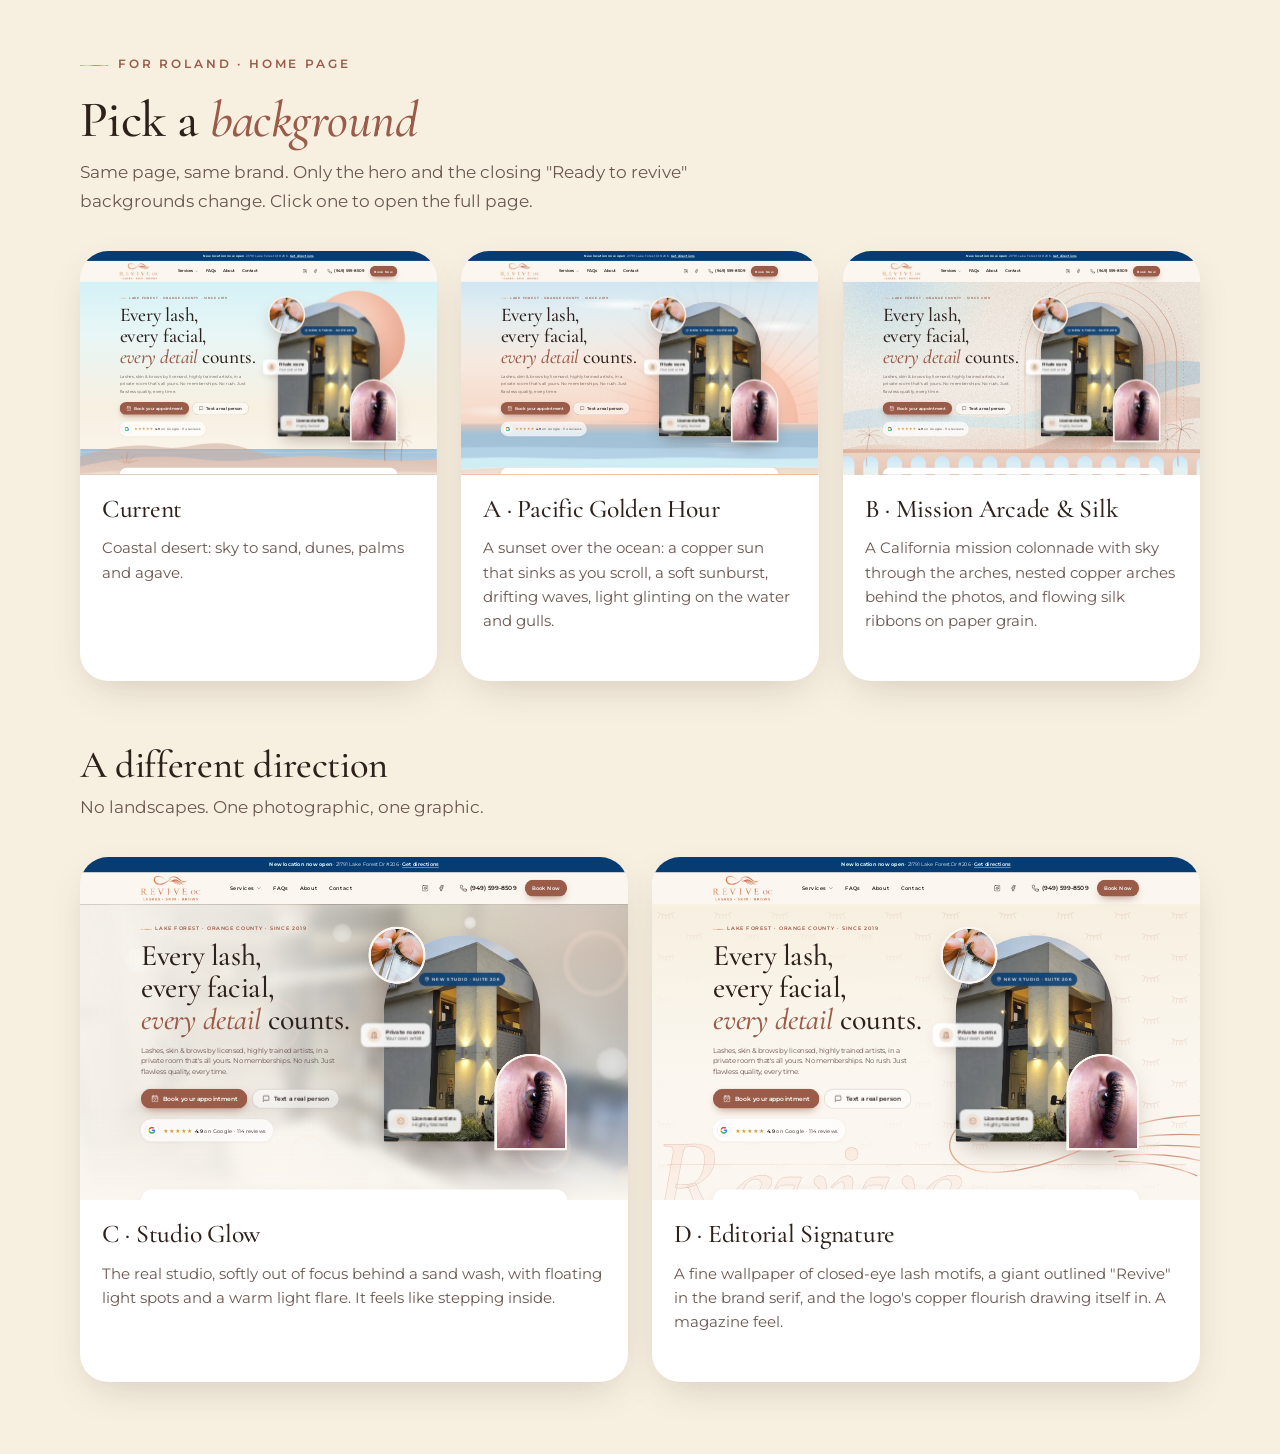
==== commit 7fac1df4: "Keep side margins on the comparison page on phones Co-Authored-By: Claude Opus 5.5 <noreply@anthropi" ====
--- a/index.html
+++ b/index.html
@@ -12,7 +12,7 @@
 <link rel="stylesheet" href="assets/css/site.css">
 <style>
   body{background:var(--sand-3)}
-  .opts{padding:48px 0 72px}
+  .opts{padding-top:48px;padding-bottom:72px}
   .opts h1{font-size:clamp(2.2rem,4vw,3.2rem);margin-bottom:10px}
   .grid{display:grid;grid-template-columns:repeat(3,1fr);gap:24px;margin-top:36px}
   .opt{background:#fff;border-radius:var(--r-lg);box-shadow:var(--shadow-md);overflow:hidden;text-decoration:none;display:flex;flex-direction:column;transition:transform var(--dur) var(--ease)}
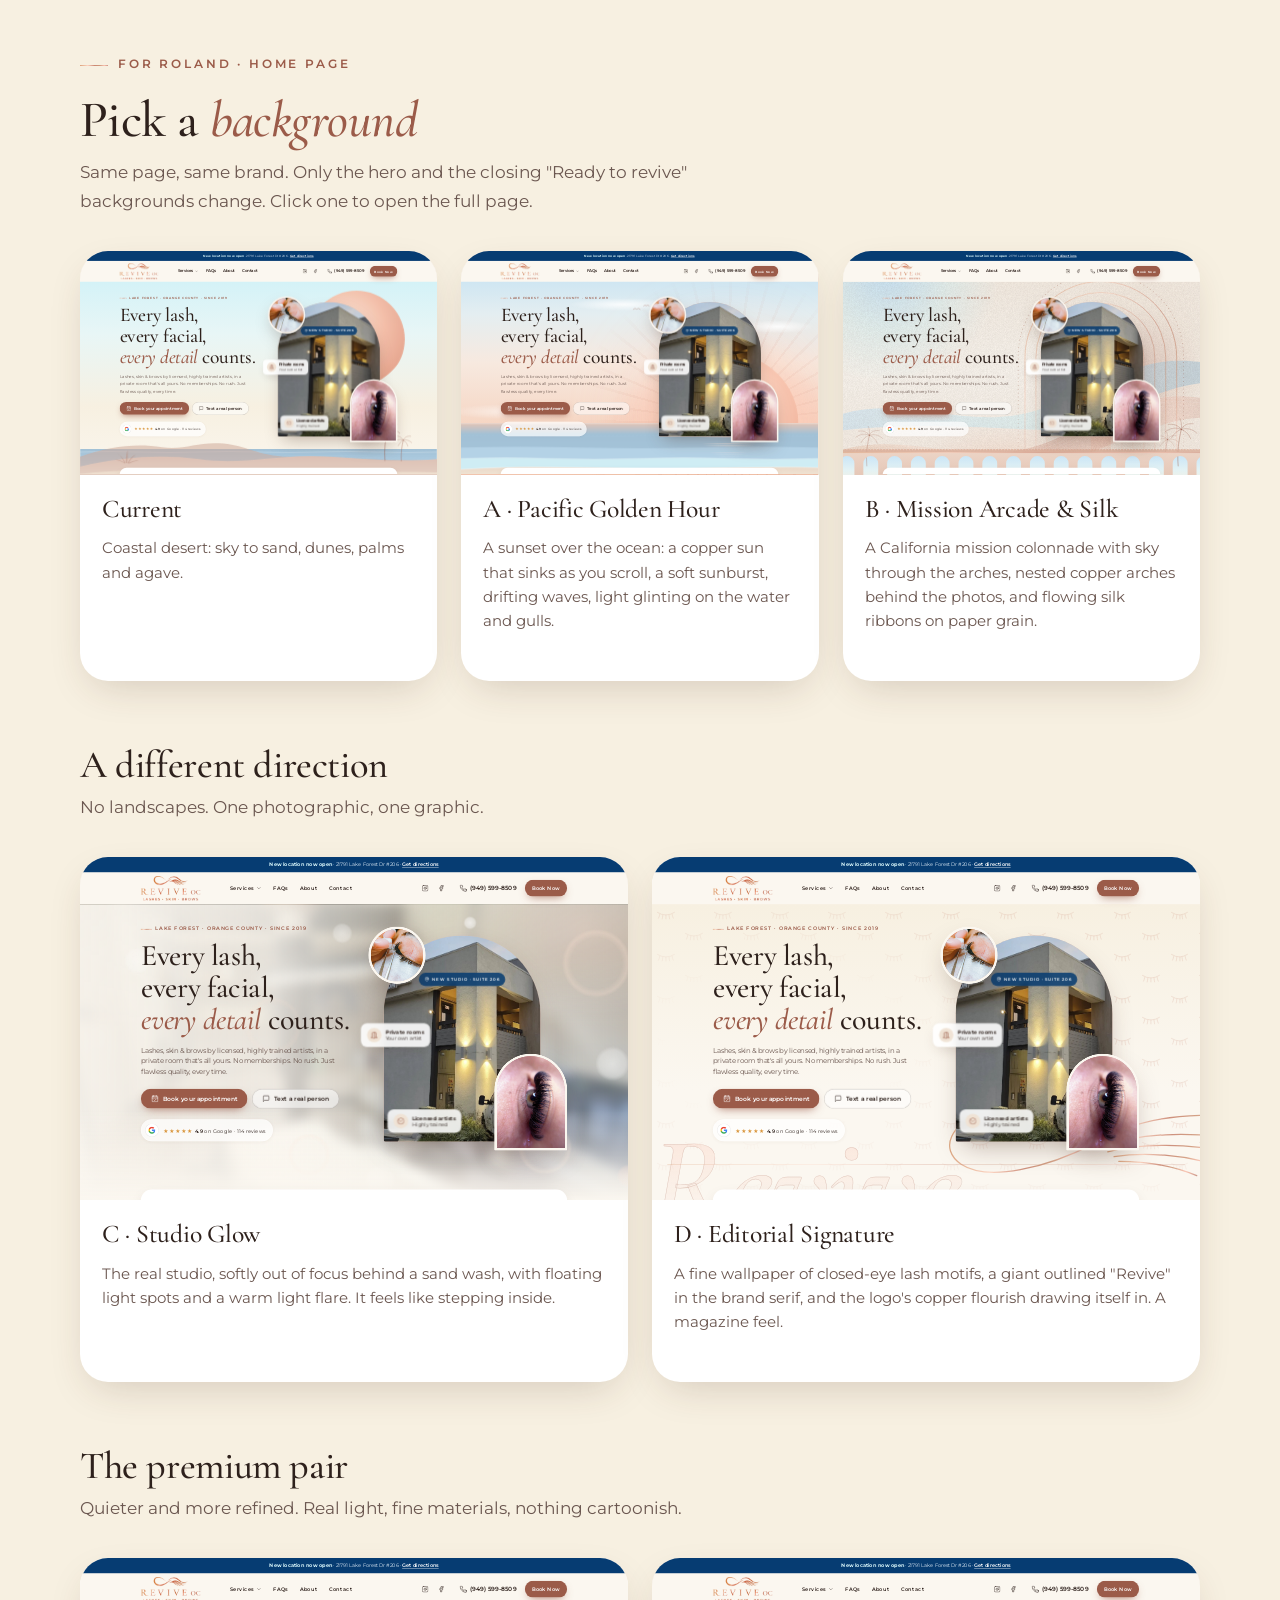
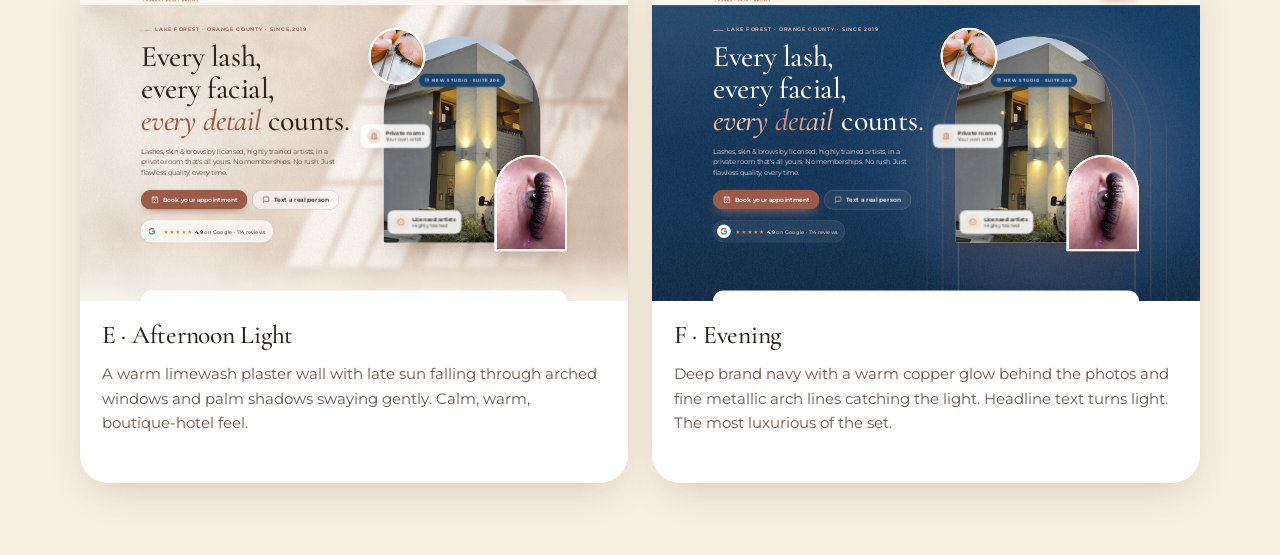
==== commit 7eaed695: "Add premium background options E and F Co-Authored-By: Claude Opus 5.5 <noreply@anthropic.com>" ====
--- a/index.html
+++ b/index.html
@@ -48,6 +48,14 @@
     <a class="opt" href="option-d.html"><div class="shot"><iframe src="option-d.html" tabindex="-1" title="Option D preview"></iframe></div>
       <div class="meta"><h2>D · Editorial Signature</h2><p>A fine wallpaper of closed-eye lash motifs, a giant outlined "Revive" in the brand serif, and the logo's copper flourish drawing itself in. A magazine feel.</p></div></a>
   </div>
+  <h2 class="group">The premium pair</h2>
+  <p class="lede">Quieter and more refined. Real light, fine materials, nothing cartoonish.</p>
+  <div class="grid grid-2">
+    <a class="opt" href="option-e.html"><div class="shot"><iframe src="option-e.html" tabindex="-1" title="Option E preview"></iframe></div>
+      <div class="meta"><h2>E · Afternoon Light</h2><p>A warm limewash plaster wall with late sun falling through arched windows and palm shadows swaying gently. Calm, warm, boutique-hotel feel.</p></div></a>
+    <a class="opt" href="option-f.html"><div class="shot"><iframe src="option-f.html" tabindex="-1" title="Option F preview"></iframe></div>
+      <div class="meta"><h2>F · Evening</h2><p>Deep brand navy with a warm copper glow behind the photos and fine metallic arch lines catching the light. Headline text turns light. The most luxurious of the set.</p></div></a>
+  </div>
 </main>
 <script>
   const fit=()=>document.querySelectorAll('.shot').forEach(s=>{const f=s.querySelector('iframe');f.style.transform=`scale(${s.clientWidth/1440})`});
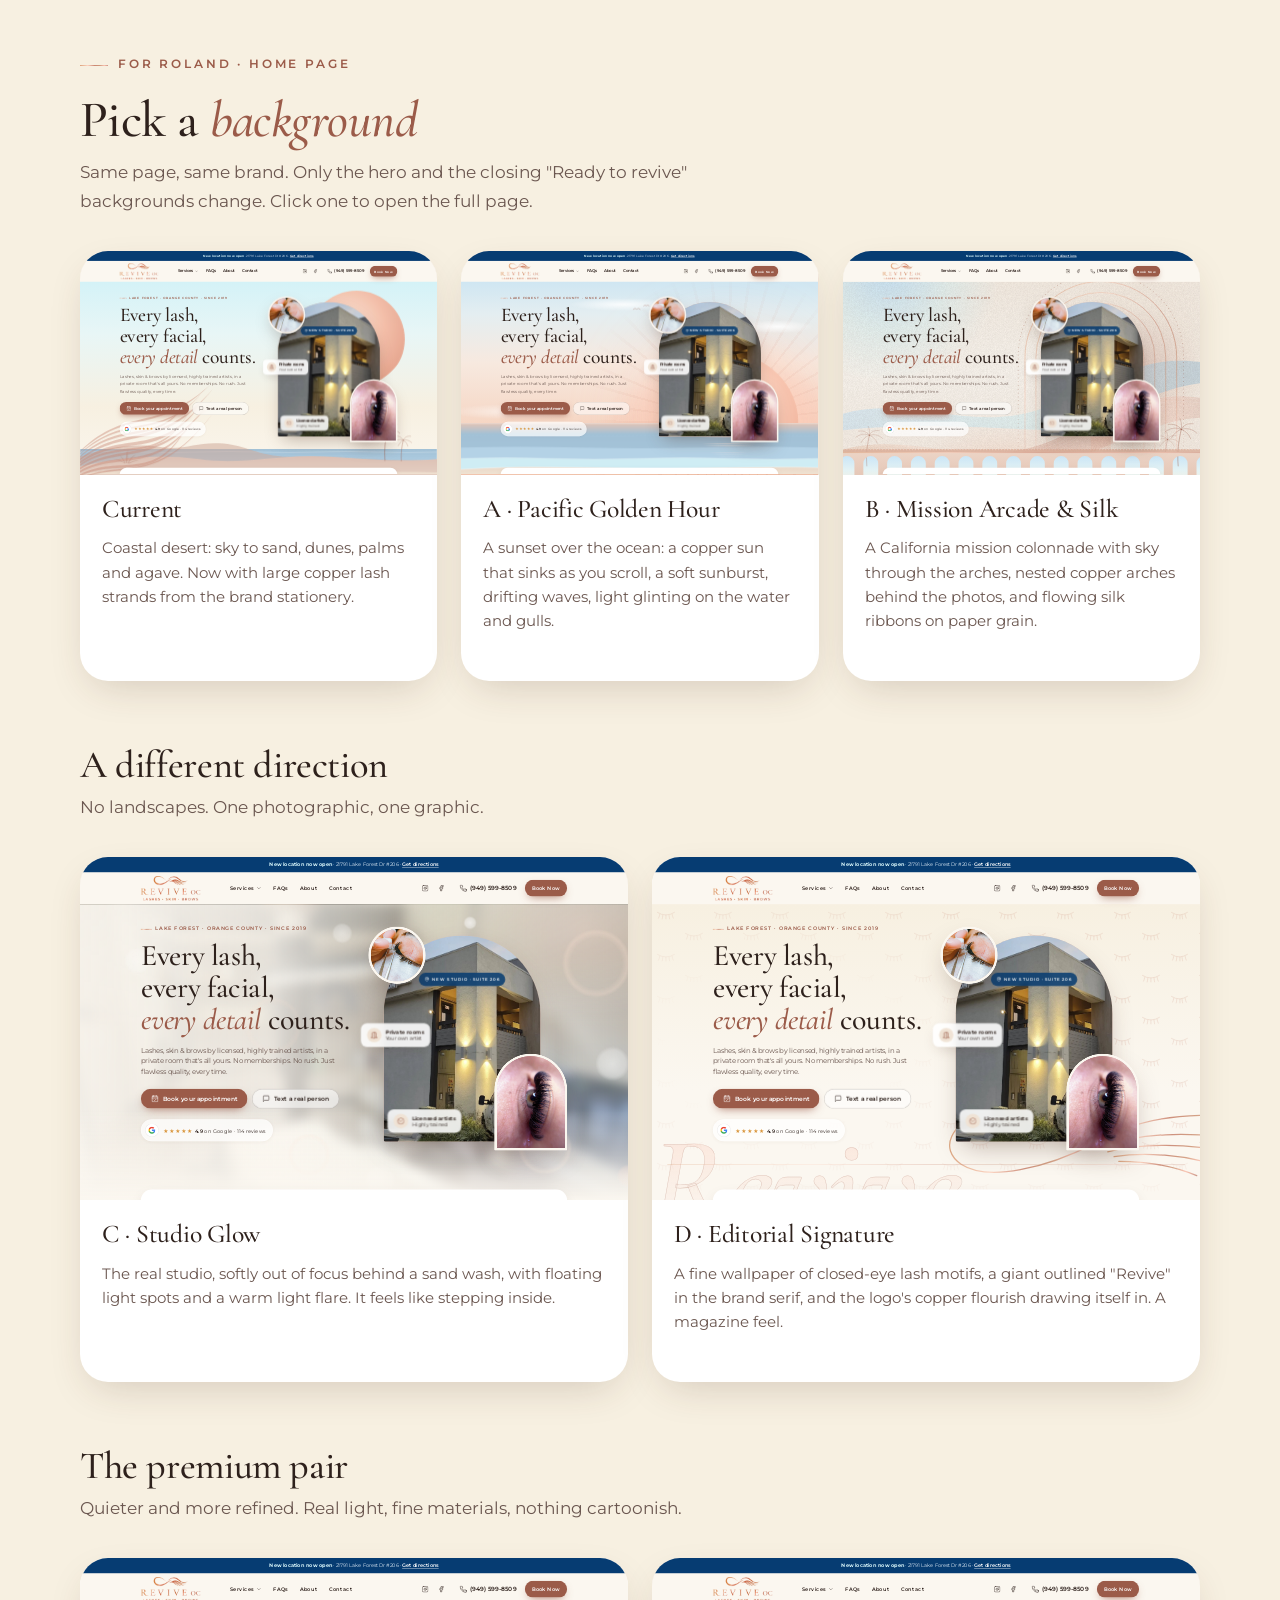
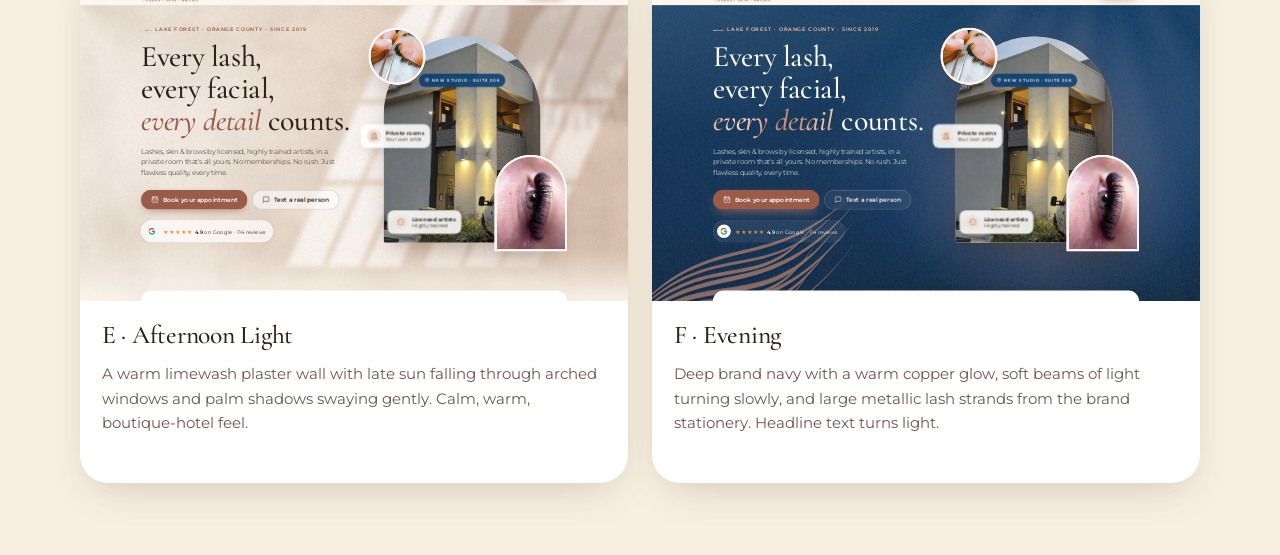
==== commit a198fce2: "Add lash strands to current and F, swap F's arch lines for slow light beams Co-Authored-By: Claude O" ====
--- a/index.html
+++ b/index.html
@@ -34,7 +34,7 @@
   <p class="lede">Same page, same brand. Only the hero and the closing "Ready to revive" backgrounds change. Click one to open the full page.</p>
   <div class="grid">
     <a class="opt" href="current.html"><div class="shot"><iframe src="current.html" tabindex="-1" title="Current background preview"></iframe></div>
-      <div class="meta"><h2>Current</h2><p>Coastal desert: sky to sand, dunes, palms and agave.</p></div></a>
+      <div class="meta"><h2>Current</h2><p>Coastal desert: sky to sand, dunes, palms and agave. Now with large copper lash strands from the brand stationery.</p></div></a>
     <a class="opt" href="option-a.html"><div class="shot"><iframe src="option-a.html" tabindex="-1" title="Option A preview"></iframe></div>
       <div class="meta"><h2>A · Pacific Golden Hour</h2><p>A sunset over the ocean: a copper sun that sinks as you scroll, a soft sunburst, drifting waves, light glinting on the water and gulls.</p></div></a>
     <a class="opt" href="option-b.html"><div class="shot"><iframe src="option-b.html" tabindex="-1" title="Option B preview"></iframe></div>
@@ -54,7 +54,7 @@
     <a class="opt" href="option-e.html"><div class="shot"><iframe src="option-e.html" tabindex="-1" title="Option E preview"></iframe></div>
       <div class="meta"><h2>E · Afternoon Light</h2><p>A warm limewash plaster wall with late sun falling through arched windows and palm shadows swaying gently. Calm, warm, boutique-hotel feel.</p></div></a>
     <a class="opt" href="option-f.html"><div class="shot"><iframe src="option-f.html" tabindex="-1" title="Option F preview"></iframe></div>
-      <div class="meta"><h2>F · Evening</h2><p>Deep brand navy with a warm copper glow behind the photos and fine metallic arch lines catching the light. Headline text turns light. The most luxurious of the set.</p></div></a>
+      <div class="meta"><h2>F · Evening</h2><p>Deep brand navy with a warm copper glow, soft beams of light turning slowly, and large metallic lash strands from the brand stationery. Headline text turns light.</p></div></a>
   </div>
 </main>
 <script>
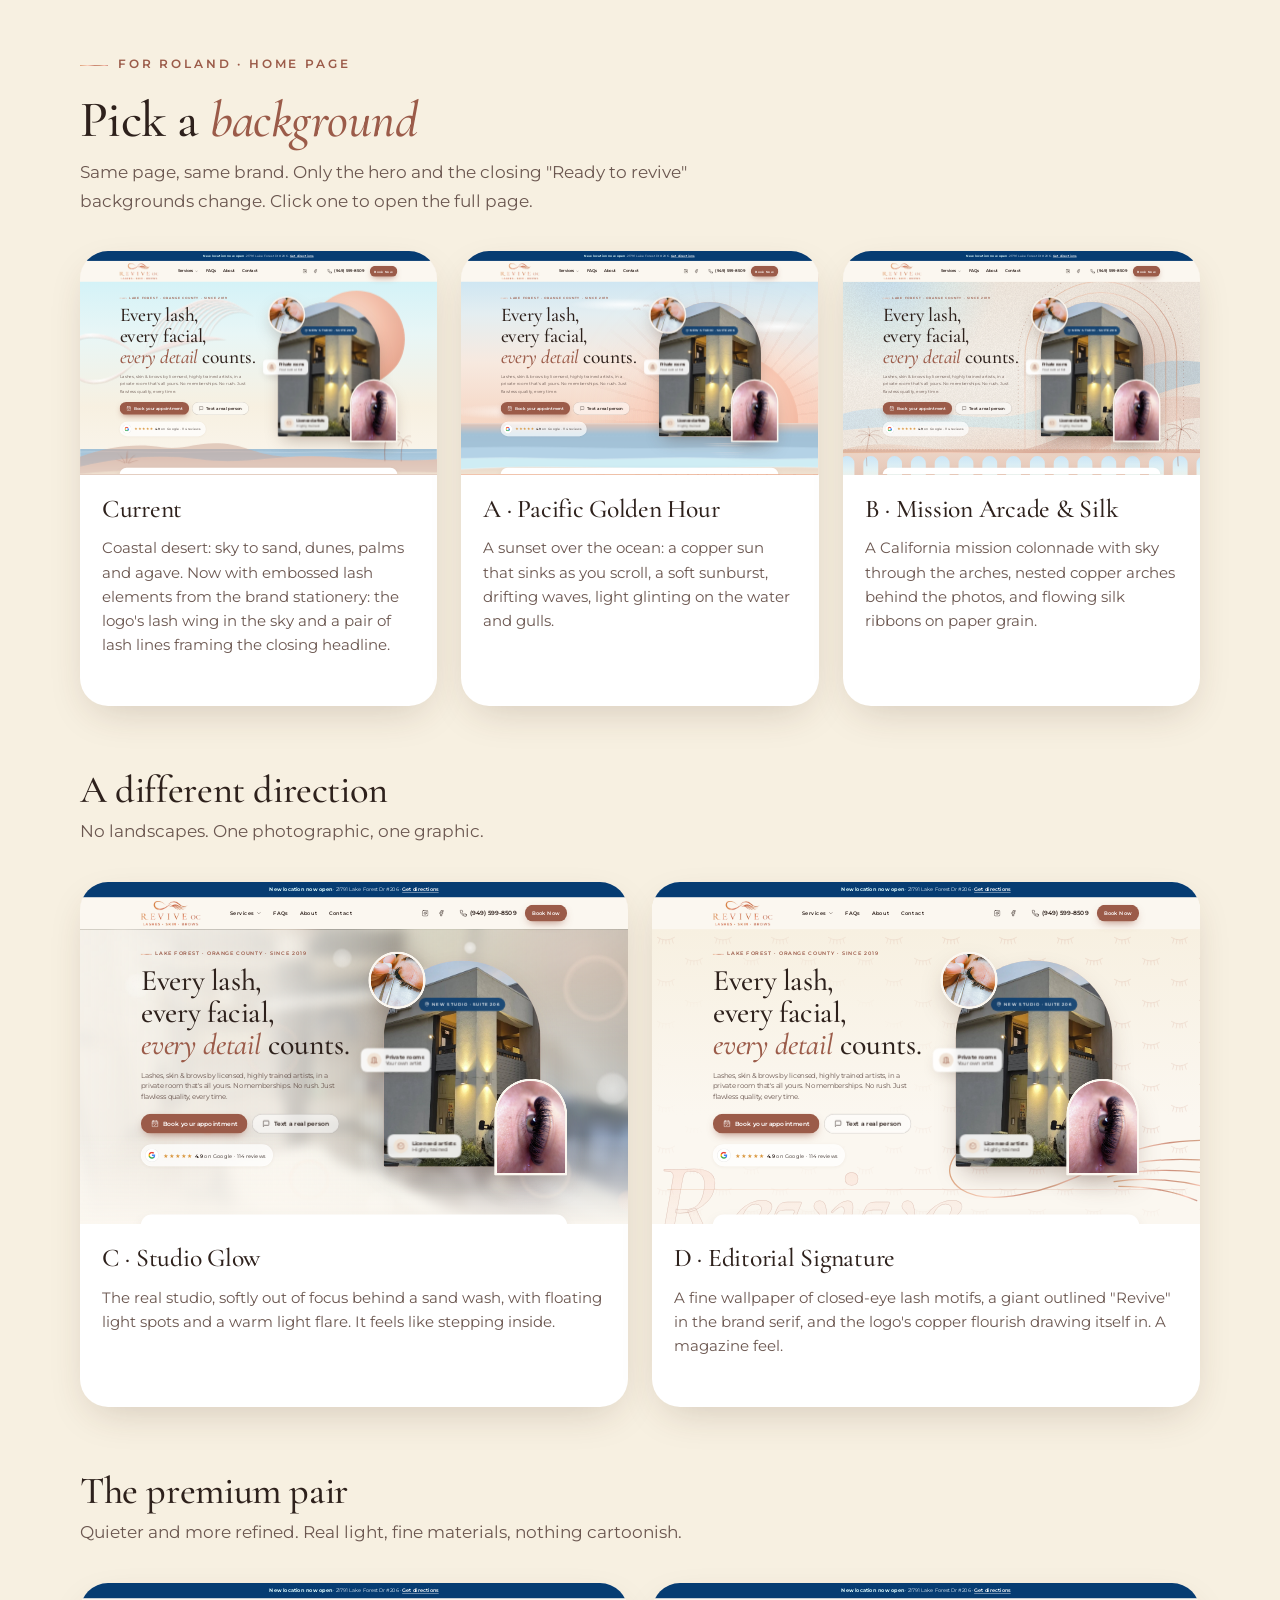
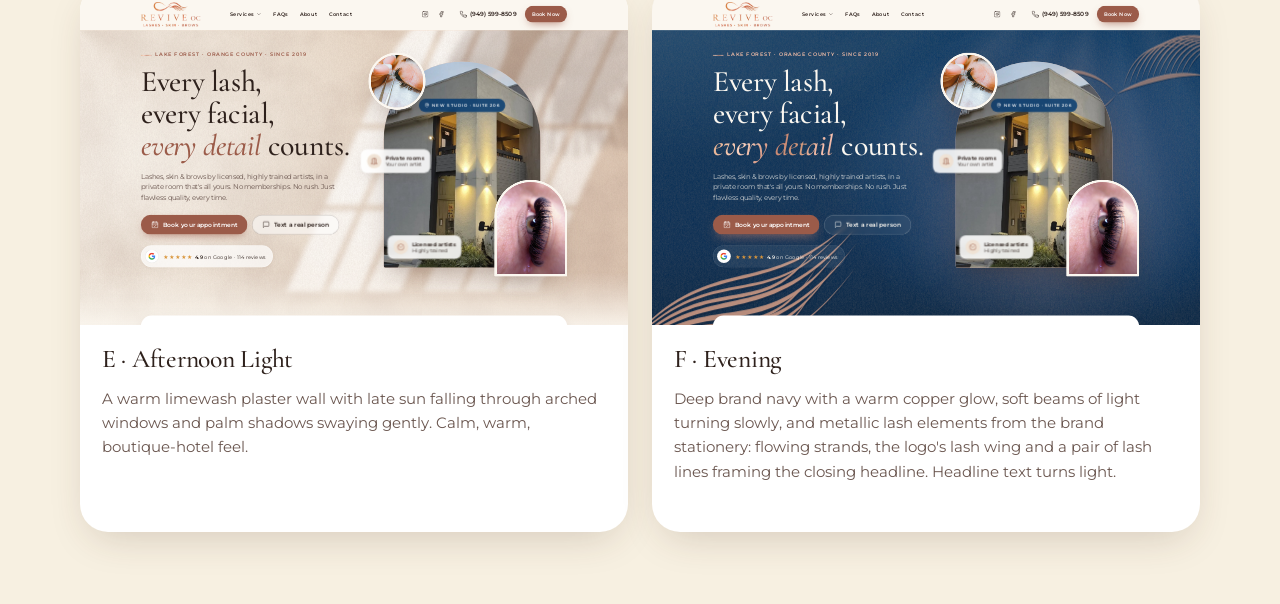
==== commit 3368a5a5: "More varied lash elements: logo wing, lash lines and strands; keep clear of the beach Co-Authored-By" ====
--- a/index.html
+++ b/index.html
@@ -34,7 +34,7 @@
   <p class="lede">Same page, same brand. Only the hero and the closing "Ready to revive" backgrounds change. Click one to open the full page.</p>
   <div class="grid">
     <a class="opt" href="current.html"><div class="shot"><iframe src="current.html" tabindex="-1" title="Current background preview"></iframe></div>
-      <div class="meta"><h2>Current</h2><p>Coastal desert: sky to sand, dunes, palms and agave. Now with large copper lash strands from the brand stationery.</p></div></a>
+      <div class="meta"><h2>Current</h2><p>Coastal desert: sky to sand, dunes, palms and agave. Now with embossed lash elements from the brand stationery: the logo's lash wing in the sky and a pair of lash lines framing the closing headline.</p></div></a>
     <a class="opt" href="option-a.html"><div class="shot"><iframe src="option-a.html" tabindex="-1" title="Option A preview"></iframe></div>
       <div class="meta"><h2>A · Pacific Golden Hour</h2><p>A sunset over the ocean: a copper sun that sinks as you scroll, a soft sunburst, drifting waves, light glinting on the water and gulls.</p></div></a>
     <a class="opt" href="option-b.html"><div class="shot"><iframe src="option-b.html" tabindex="-1" title="Option B preview"></iframe></div>
@@ -54,7 +54,7 @@
     <a class="opt" href="option-e.html"><div class="shot"><iframe src="option-e.html" tabindex="-1" title="Option E preview"></iframe></div>
       <div class="meta"><h2>E · Afternoon Light</h2><p>A warm limewash plaster wall with late sun falling through arched windows and palm shadows swaying gently. Calm, warm, boutique-hotel feel.</p></div></a>
     <a class="opt" href="option-f.html"><div class="shot"><iframe src="option-f.html" tabindex="-1" title="Option F preview"></iframe></div>
-      <div class="meta"><h2>F · Evening</h2><p>Deep brand navy with a warm copper glow, soft beams of light turning slowly, and large metallic lash strands from the brand stationery. Headline text turns light.</p></div></a>
+      <div class="meta"><h2>F · Evening</h2><p>Deep brand navy with a warm copper glow, soft beams of light turning slowly, and metallic lash elements from the brand stationery: flowing strands, the logo's lash wing and a pair of lash lines framing the closing headline. Headline text turns light.</p></div></a>
   </div>
 </main>
 <script>
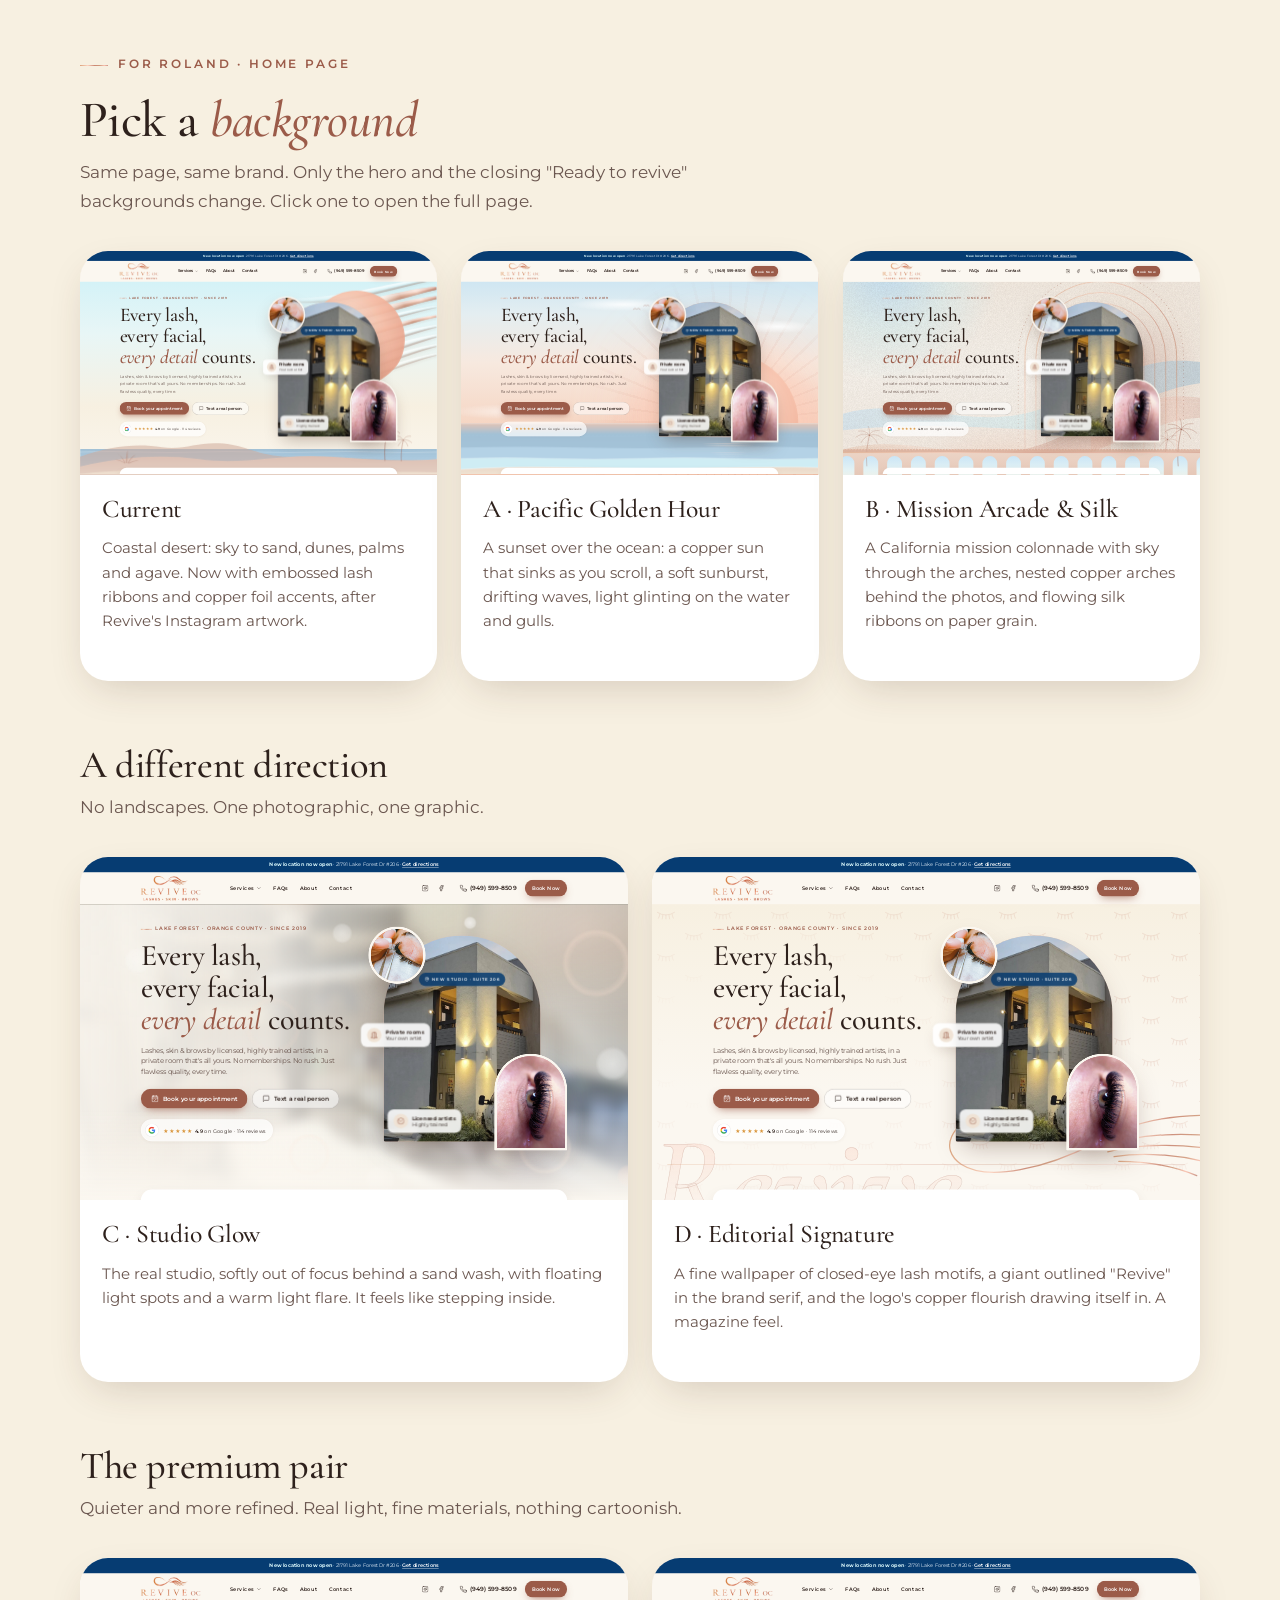
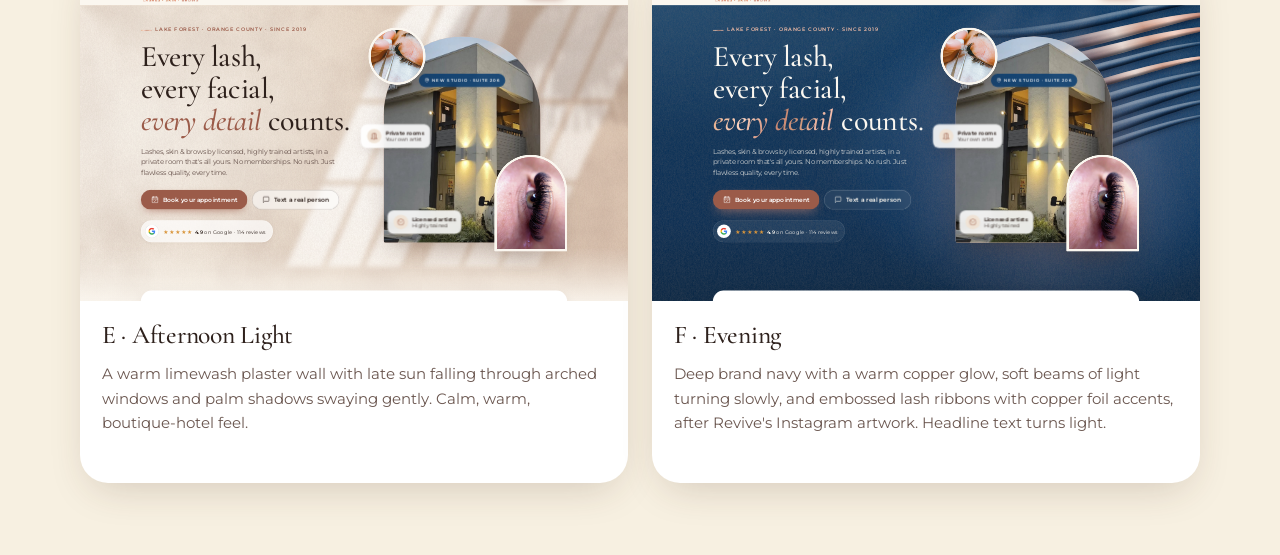
==== commit 729d15c9: "Embossed lash ribbons with copper foil, after the Instagram artwork; no animation Co-Authored-By: Cl" ====
--- a/index.html
+++ b/index.html
@@ -34,7 +34,7 @@
   <p class="lede">Same page, same brand. Only the hero and the closing "Ready to revive" backgrounds change. Click one to open the full page.</p>
   <div class="grid">
     <a class="opt" href="current.html"><div class="shot"><iframe src="current.html" tabindex="-1" title="Current background preview"></iframe></div>
-      <div class="meta"><h2>Current</h2><p>Coastal desert: sky to sand, dunes, palms and agave. Now with embossed lash elements from the brand stationery: the logo's lash wing in the sky and a pair of lash lines framing the closing headline.</p></div></a>
+      <div class="meta"><h2>Current</h2><p>Coastal desert: sky to sand, dunes, palms and agave. Now with embossed lash ribbons and copper foil accents, after Revive's Instagram artwork.</p></div></a>
     <a class="opt" href="option-a.html"><div class="shot"><iframe src="option-a.html" tabindex="-1" title="Option A preview"></iframe></div>
       <div class="meta"><h2>A · Pacific Golden Hour</h2><p>A sunset over the ocean: a copper sun that sinks as you scroll, a soft sunburst, drifting waves, light glinting on the water and gulls.</p></div></a>
     <a class="opt" href="option-b.html"><div class="shot"><iframe src="option-b.html" tabindex="-1" title="Option B preview"></iframe></div>
@@ -54,7 +54,7 @@
     <a class="opt" href="option-e.html"><div class="shot"><iframe src="option-e.html" tabindex="-1" title="Option E preview"></iframe></div>
       <div class="meta"><h2>E · Afternoon Light</h2><p>A warm limewash plaster wall with late sun falling through arched windows and palm shadows swaying gently. Calm, warm, boutique-hotel feel.</p></div></a>
     <a class="opt" href="option-f.html"><div class="shot"><iframe src="option-f.html" tabindex="-1" title="Option F preview"></iframe></div>
-      <div class="meta"><h2>F · Evening</h2><p>Deep brand navy with a warm copper glow, soft beams of light turning slowly, and metallic lash elements from the brand stationery: flowing strands, the logo's lash wing and a pair of lash lines framing the closing headline. Headline text turns light.</p></div></a>
+      <div class="meta"><h2>F · Evening</h2><p>Deep brand navy with a warm copper glow, soft beams of light turning slowly, and embossed lash ribbons with copper foil accents, after Revive's Instagram artwork. Headline text turns light.</p></div></a>
   </div>
 </main>
 <script>
